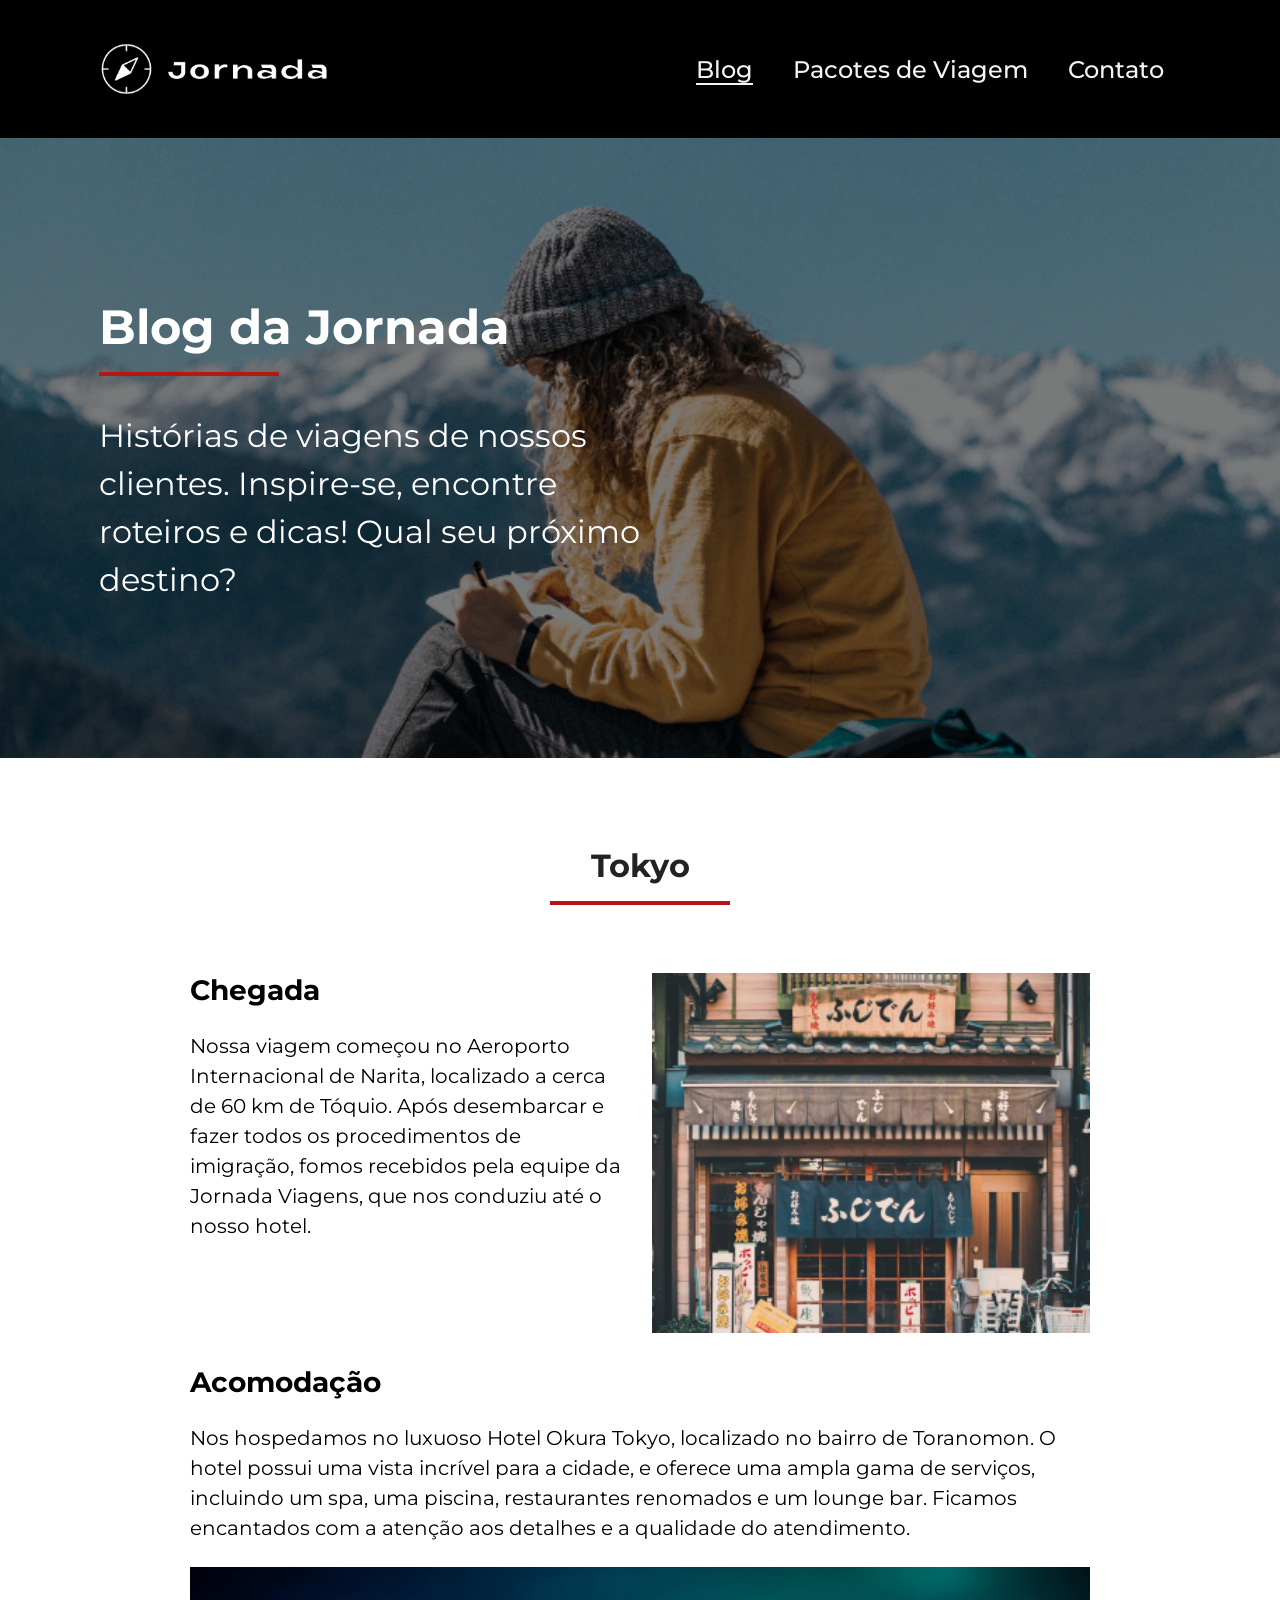
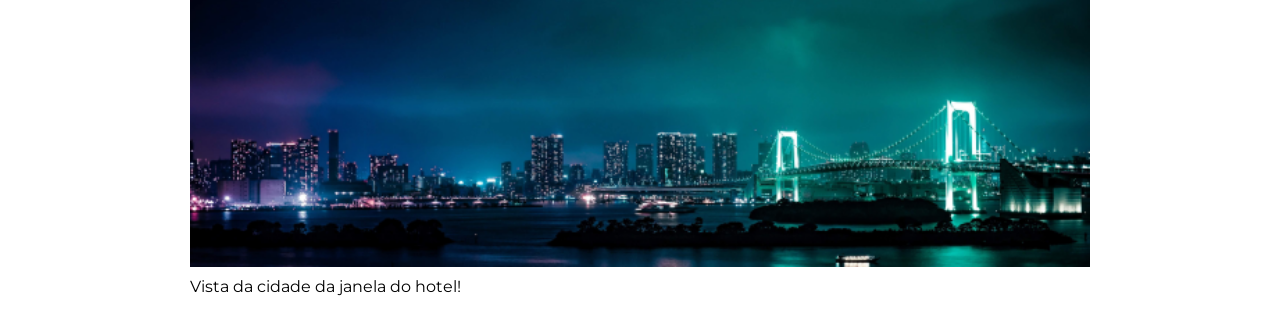
==== blogpost.html @ 5c2b2a0a "Adiciona blogpost" ====
<!DOCTYPE html>
<html lang="pt-br">
<head>
    <meta charset="UTF-8">
    <meta name="viewport" content="width=device-width, initial-scale=1.0">
    <link rel="icon" href="./favicon.svg">
    <linK rel="stylesheet" href="./styles/style.css">
    <meta name="description" content="Jornada viagens, uma agência com os melhores pacotes para suas viagens serem inesquecíveis!">
    <title>Jornada Viagens - Blogpost</title>
</head>
<body>

    <header class="cabecalho">
        <a class="logo" href="index.html" title="Voltar para a página inicial">
            <img class="logo__img-mobile"src="./assets/Logo/bussola-logo-jornada-viagens.svg" alt="Bússola do logo Jornada Viagens na cor branca">
            <img class="logo__img-desktop"src="./assets/Logo/Logo-preta.svg" alt="Bússola do logo Jornada Viagens na cor branca">
        </a>
        <div class="navegacao-menu">
            <label for="menu">
                <img src="./assets/Menu/menu-hamburger.svg" alt="Menu hamburguer">
            </label>
            <input id="menu" type="checkbox" hidden>
            <nav class="navegacao-menu__lista">
                <ul class="navegacao-menu__lista__list-links">
                    <li><a class="pagina-atual" href="blogpost.html" title="Acessar Blog">Blog</a></li>
                    <li><a href="pacote-viagem.html" title="Acessar Pacote de Viagens">Pacotes de Viagem</a></li>
                    <li><a href="contato.html" title="Acessar Página de Contato">Contato</a></li>
                </ul>
            </nav>
        </div>
    </header>

    <main>

        <section class="hero">
            <div class="blogpost_hero entrar-em-contato_hero pacote-viagem_hero back-img">
                <div class="conteudo-hero screen-size">
                    <h1 class="title-default">Blog da Jornada</h1>
                    <hr class="red-line">
                    <h2 class="description-default">Histórias de viagens de nossos clientes. Inspire-se, encontre roteiros e dicas! Qual seu próximo destino?</h2>
                </div>
            </div>
        </section>

        <section class="Sobre-local">
            <div class="section-title">
                <h2>Tokyo</h2>
                <hr class="red-line">
            </div> 
            <div class="local screen-size"> 
                <div class="chegada-tokyo block-space">
                    <div class="local screen-size">
                        <h1 class="title-default">Chegada</h1>
                        <p class="description-default">Nossa viagem começou no Aeroporto Internacional de Narita, localizado a cerca de 60 km de Tóquio. Após desembarcar e fazer todos os procedimentos de imigração, fomos recebidos pela equipe da Jornada Viagens, que nos conduziu até o nosso hotel.</p>
                    </div>
                    <div class="chegada-tokyo_img"></div>
                       
                </div>

                <div class="acomodacao block-space">
                    <div>
                        <h1 class="title-default">Acomodação</h1>
                        <p class="description-default">Nos hospedamos no luxuoso Hotel Okura Tokyo, localizado no bairro de Toranomon. O hotel possui uma vista incrível para a cidade, e oferece uma ampla gama de serviços, incluindo um spa, uma piscina, restaurantes renomados e um lounge bar. Ficamos encantados com a atenção aos detalhes e a qualidade do atendimento.</p>
                    </div>
                    <div class="acomodacao-imagem">
                        <figure>
                            <div class="acomodacao_img"></div>   
                            <figcaption>Vista da cidade da janela do hotel!</figcaption> 
                        </figure>
                    </div> 
                </div>

            </div> 
        </section>

    </main>
    
</body>
</html>
---- styles/style.css ----
@import url(global.css);
@import url(header.css);
@import url(hero.css);
@import url(ofertas.css);
@import url(categorias.css);
@import url(destinos.css);
@import url(pagamentos.css);
@import url(depoimentos.css);
@import url(footer.css);
@import url(formulario.css);
@import url(sobre-local.css);
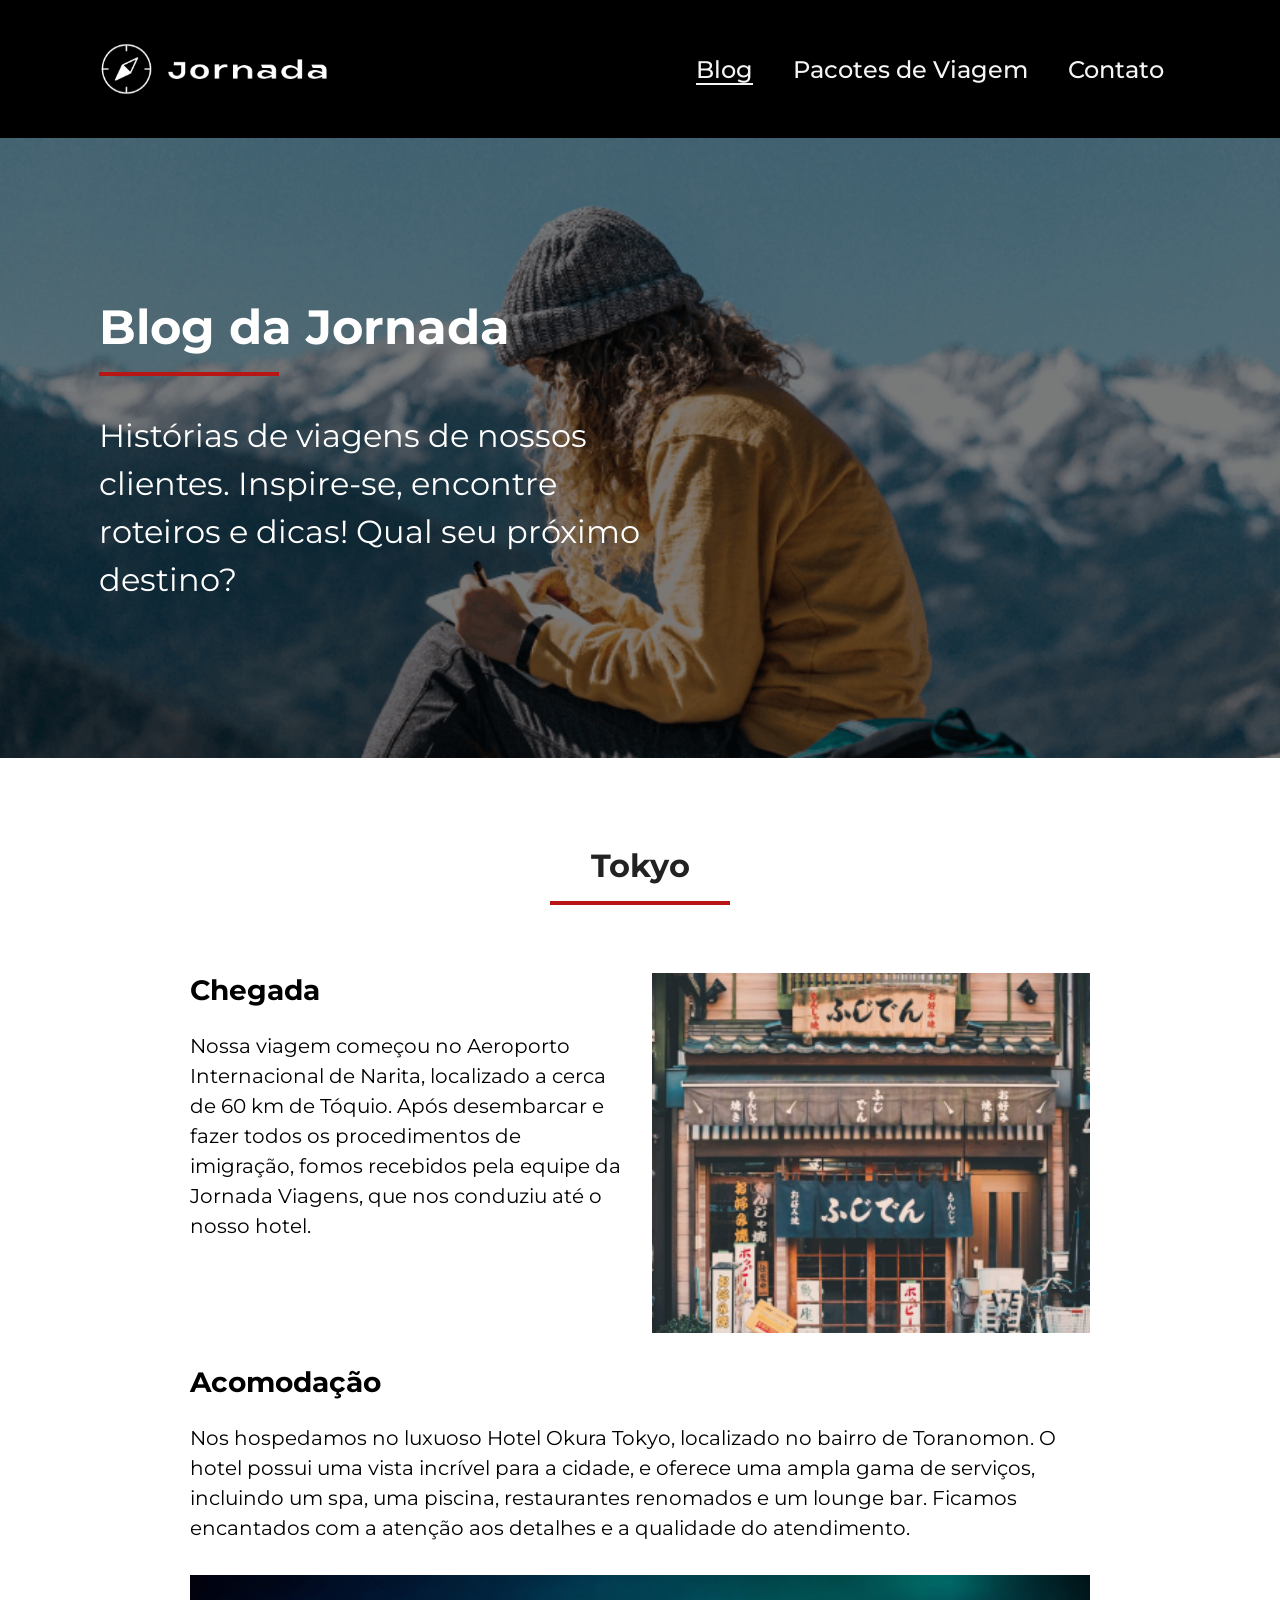
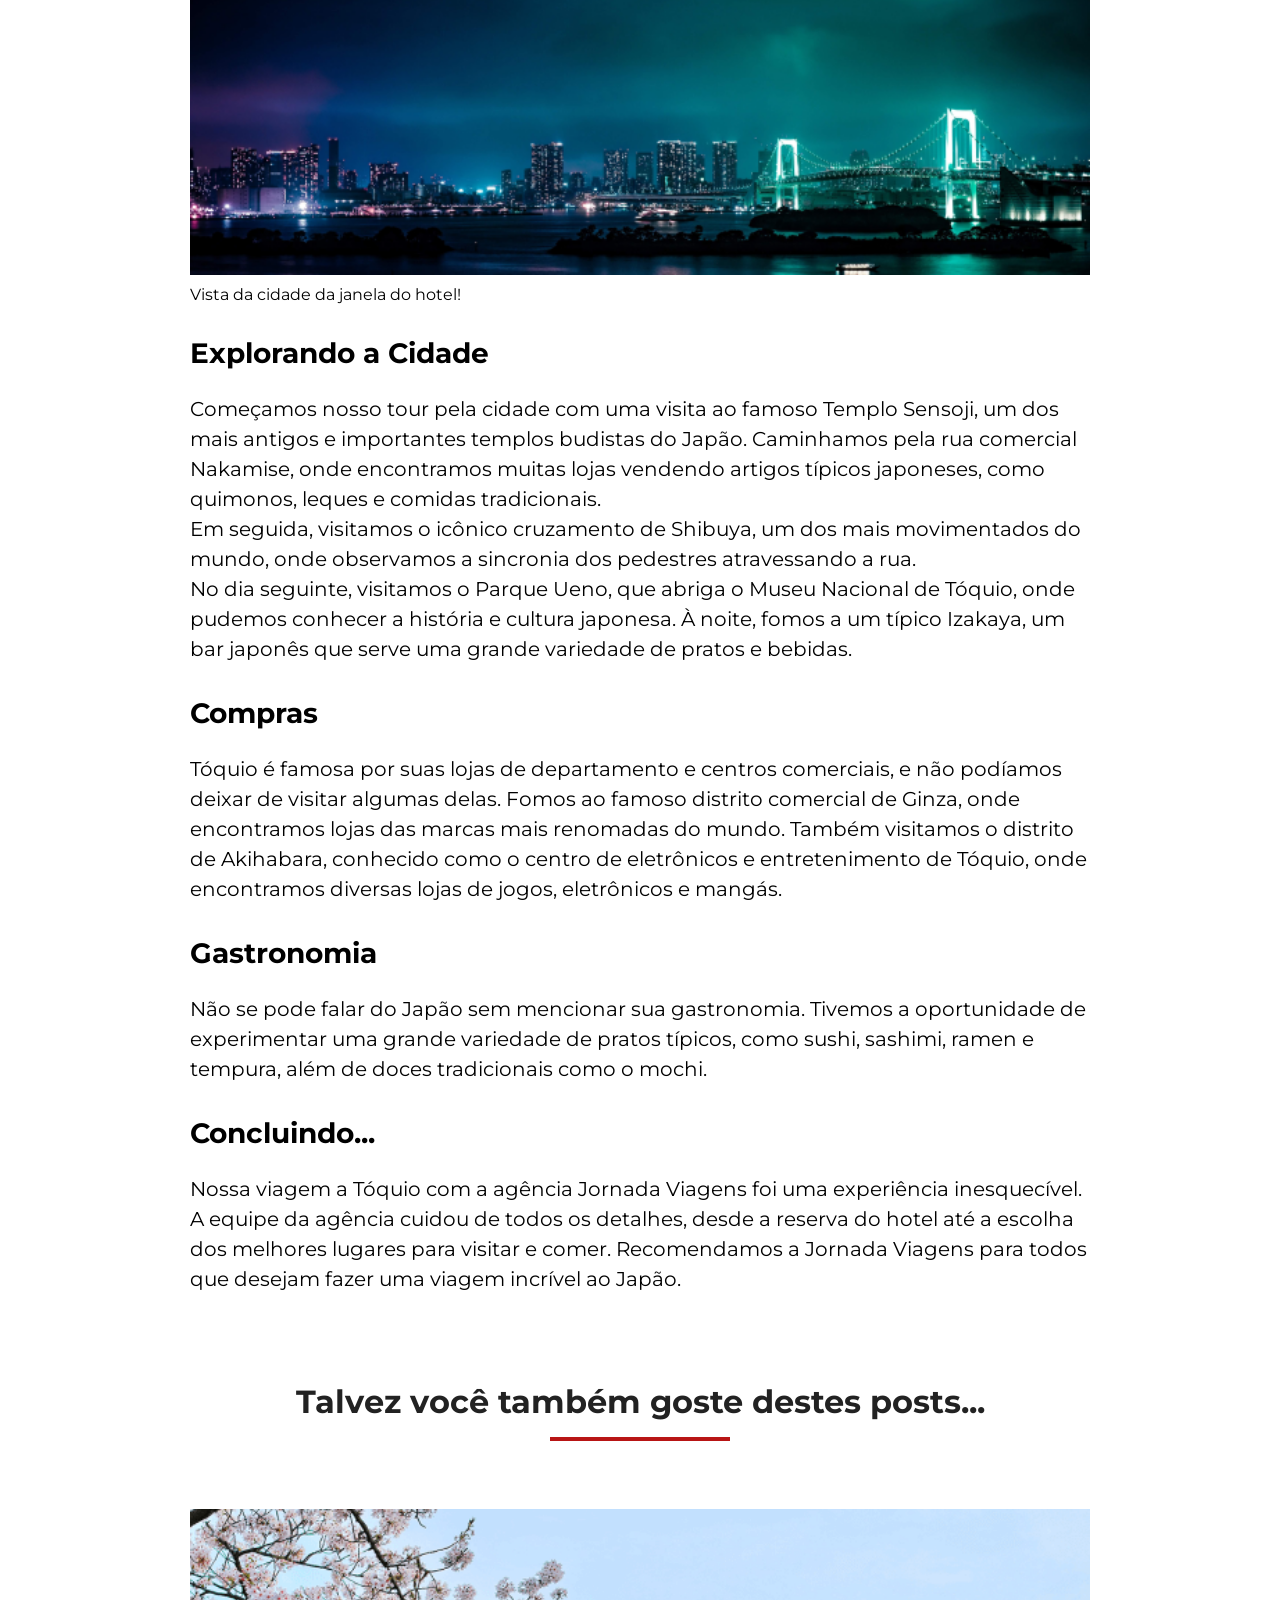
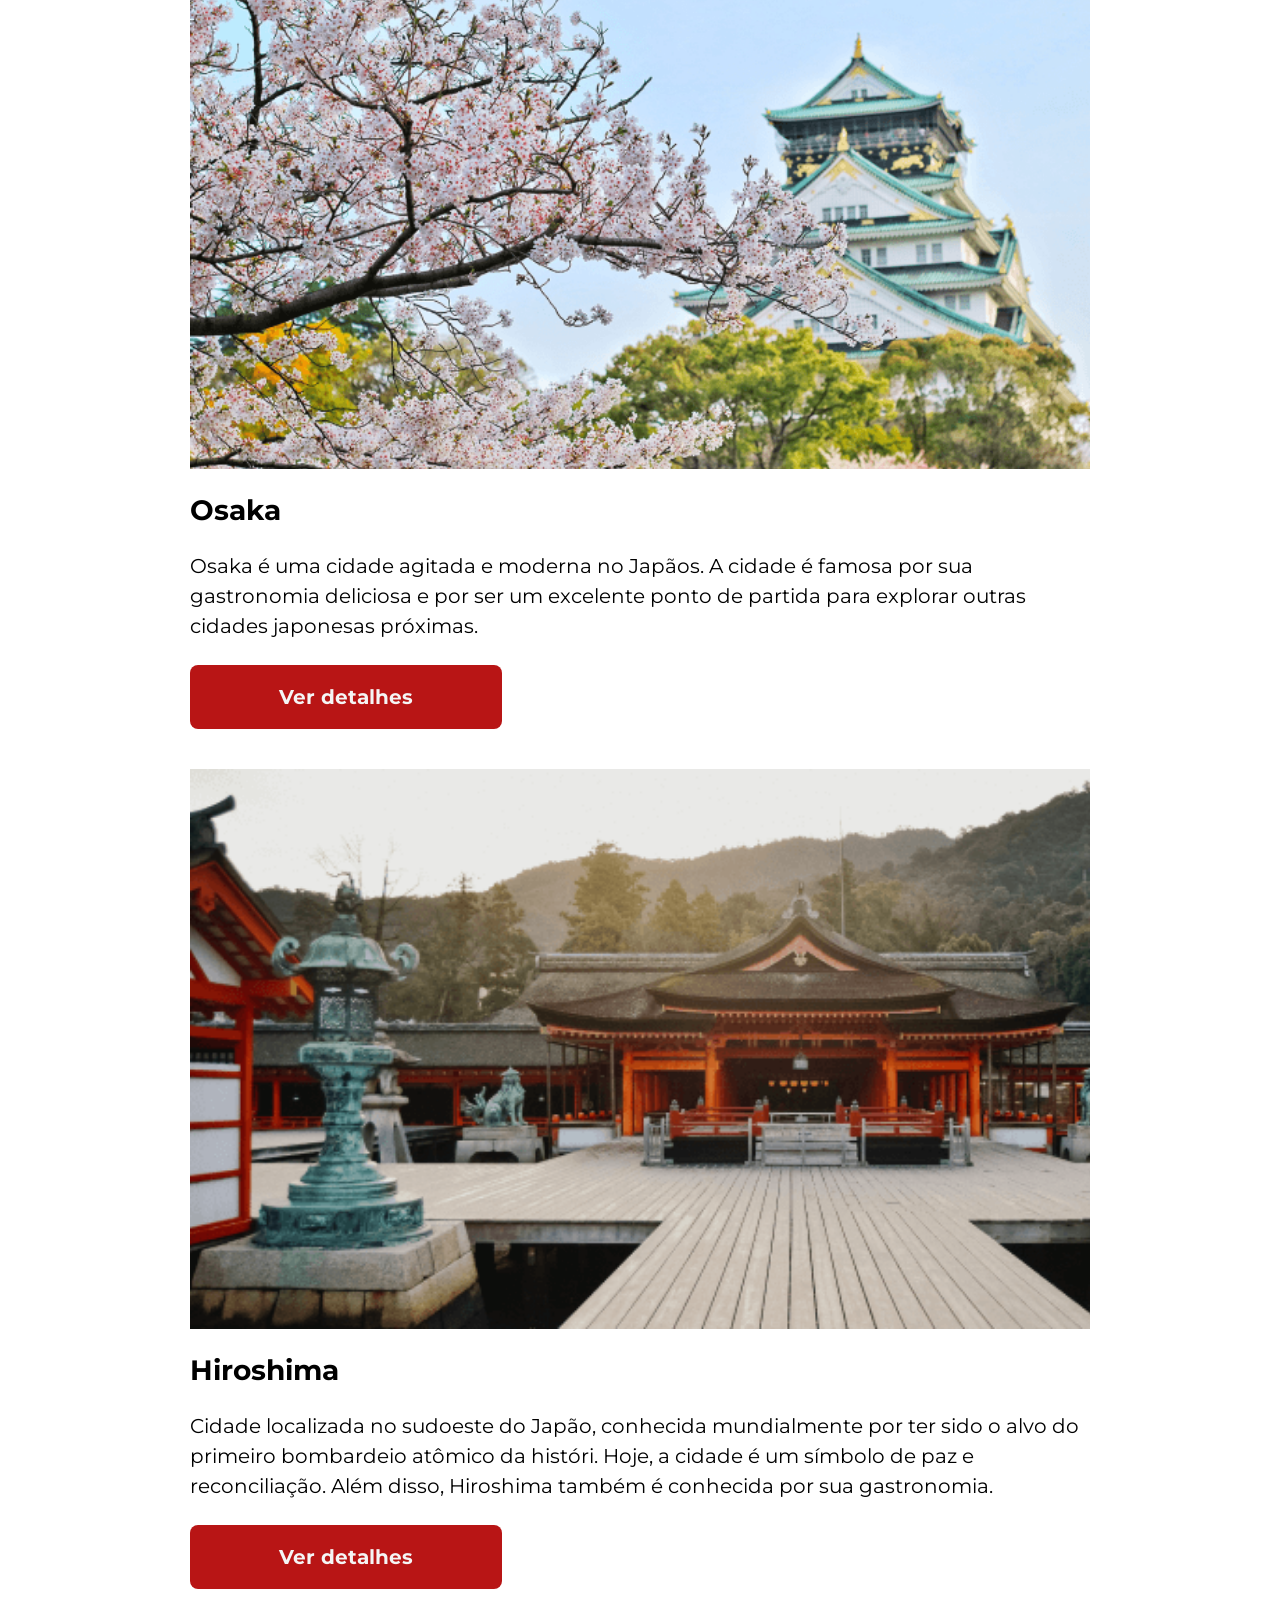
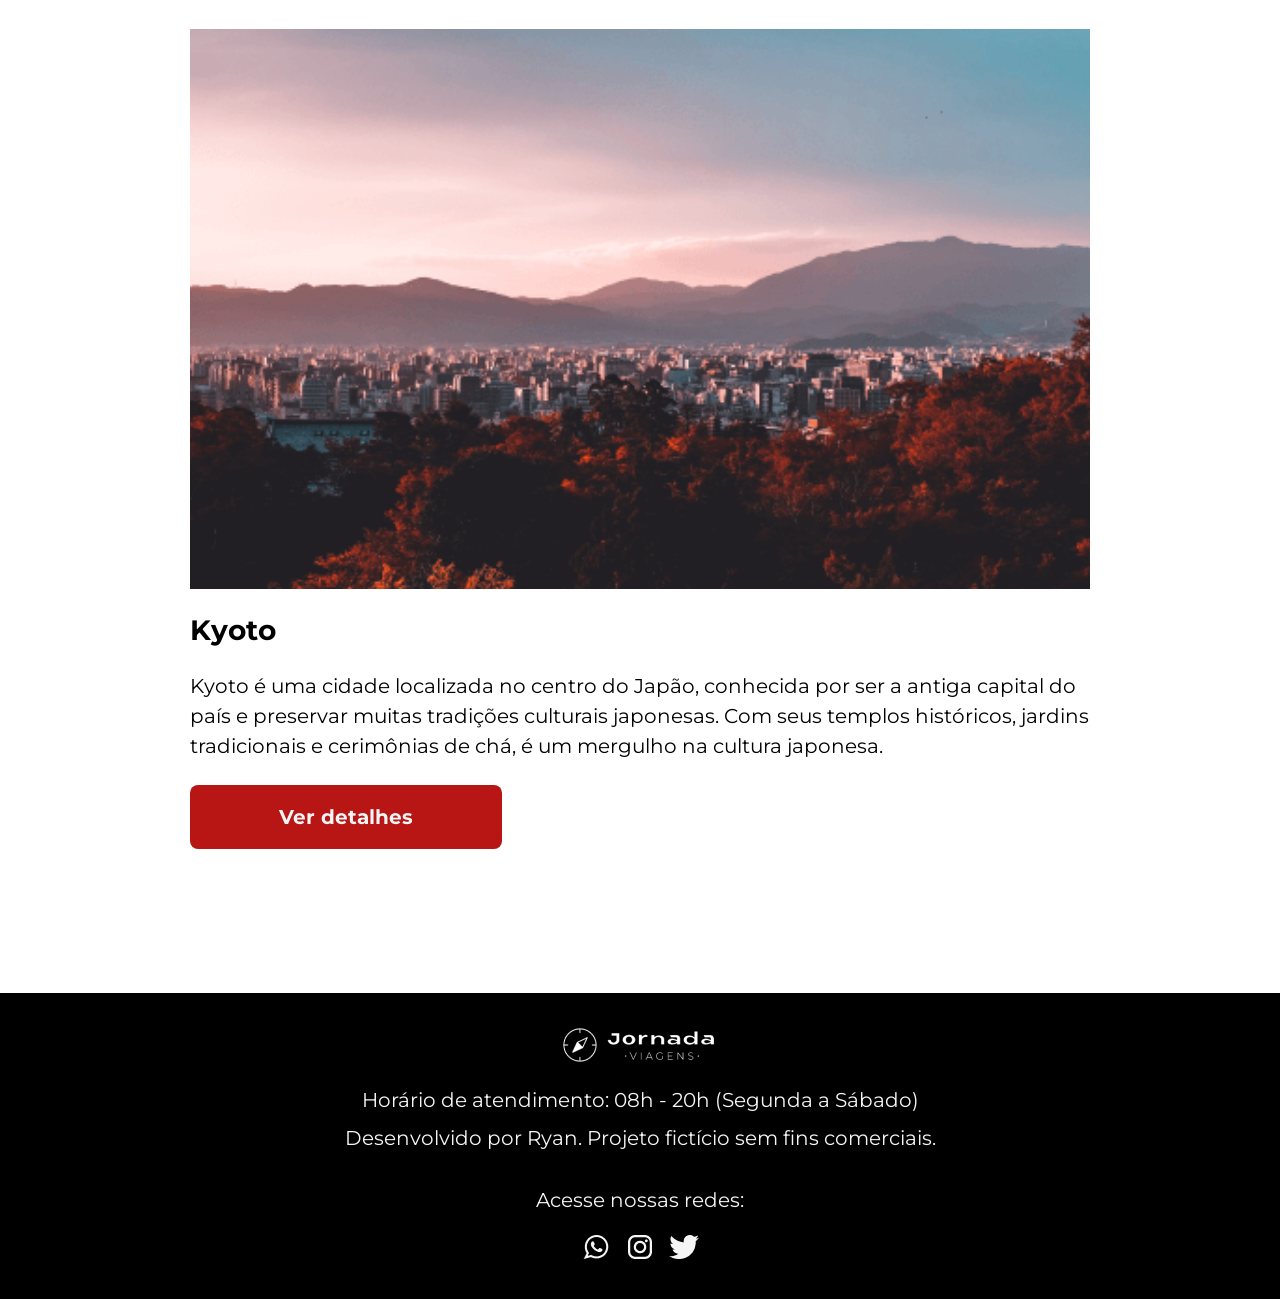
==== commit cf59f9c6: "finalizando última aba" ====
--- a/blogpost.html
+++ b/blogpost.html
@@ -30,7 +30,7 @@
         </div>
     </header>
 
-    <main>
+    <main class="Blog-jornada">
 
         <section class="hero">
             <div class="blogpost_hero entrar-em-contato_hero pacote-viagem_hero back-img">
@@ -48,12 +48,12 @@
                 <hr class="red-line">
             </div> 
             <div class="local screen-size"> 
-                <div class="chegada-tokyo block-space">
+                <div class="chegada-local block-space">
                     <div class="local screen-size">
                         <h1 class="title-default">Chegada</h1>
                         <p class="description-default">Nossa viagem começou no Aeroporto Internacional de Narita, localizado a cerca de 60 km de Tóquio. Após desembarcar e fazer todos os procedimentos de imigração, fomos recebidos pela equipe da Jornada Viagens, que nos conduziu até o nosso hotel.</p>
                     </div>
-                    <div class="chegada-tokyo_img"></div>
+                    <div class="chegada-local_img"></div>
                        
                 </div>
 
@@ -70,10 +70,111 @@
                     </div> 
                 </div>
 
+                <div class="explorando-local block-space">
+                    <div class="local screen-size">
+                        <h1 class="title-default">Explorando a Cidade</h1>
+                        <p class="description-default">Começamos nosso tour pela cidade com uma visita ao famoso Templo Sensoji, um dos mais antigos e importantes templos budistas do Japão. Caminhamos pela rua comercial Nakamise, onde encontramos muitas lojas vendendo artigos típicos japoneses, como quimonos, leques e comidas tradicionais.<br>
+                        Em seguida, visitamos o icônico cruzamento de Shibuya, um dos mais movimentados do mundo, onde observamos a sincronia dos pedestres atravessando a rua. <br>
+                        No dia seguinte, visitamos o Parque Ueno, que abriga o Museu Nacional de Tóquio, onde pudemos conhecer a história e cultura japonesa. À noite, fomos a um típico Izakaya, um bar japonês que serve uma grande variedade de pratos e bebidas.
+                    </p>
+                    </div>
+
+                <div class="compras-em-local block-space">
+                    <div class="local screen-size">
+                        <h1 class="title-default">Compras</h1>
+                        <p class="description-default">Tóquio é famosa por suas lojas de departamento e centros comerciais, e não podíamos deixar de visitar algumas delas. Fomos ao famoso distrito comercial de Ginza, onde encontramos lojas das marcas mais renomadas do mundo.
+                        Também visitamos o distrito de Akihabara, conhecido como o centro de eletrônicos e entretenimento de Tóquio, onde encontramos diversas lojas de jogos, eletrônicos e mangás.
+                    </p>
+                </div>
+    
+                <div class="gastronomia-local block-space">
+                    <div class="local screen-size">
+                        <h1 class="title-default">Gastronomia</h1>
+                        <p class="description-default">Não se pode falar do Japão sem mencionar sua gastronomia. Tivemos a oportunidade de experimentar uma grande variedade de pratos típicos, como sushi, sashimi, ramen e tempura, além de doces tradicionais como o mochi.
+                    </p>
+                </div>
+
+                <div class="concluindo-sobre-viajem block-space">
+                    <div class="local screen-size">
+                        <h1 class="title-default">Concluindo...</h1>
+                        <p class="description-default">Nossa viagem a Tóquio com a agência Jornada Viagens foi uma experiência inesquecível. A equipe da agência cuidou de todos os detalhes, desde a reserva do hotel até a escolha dos melhores lugares para visitar e comer. Recomendamos a Jornada Viagens para todos que desejam fazer uma viagem incrível ao Japão.
+                    </p>
+                </div>
             </div> 
         </section>
 
+        <section class="suguestao-local sessao-destino">
+            <div class="section-title">
+                <h2 class="screen-size">Talvez você também goste destes posts...</h2>
+                <hr class="red-line">
+            </div>
+            <div class="destinos-favoritos screen-size">
+
+                <article class="destino">
+                    <header>
+                        <div class="destino_imagem destino_imagem-osaka screen-size"></div>
+                        <h3 class="title-default destino_titulo">Osaka</h3>
+                    </header>
+                    <section>
+                        <p class="description-default destino_descricao">Osaka é uma cidade agitada e moderna no Japãos. A cidade é famosa por sua gastronomia deliciosa e por ser um excelente ponto de partida para explorar outras cidades japonesas próximas.</p>
+                    </section>
+                    <footer>
+                        <a class="button destino_botao" href="#" title="Ver detalhes do destino popular: Osaka">Ver detalhes</a>
+                    </footer>
+                </article>   
+
+                <article class="destino">
+                    <header>
+                        <div class="destino_imagem destino_imagem-hiroshima screen-size"></div>
+                        <h3 class="title-default destino_titulo">Hiroshima</h3>
+                    </header>
+                    <section>
+                        <p class="description-default destino_descricao">Cidade localizada no sudoeste do Japão, conhecida mundialmente por ter sido o alvo do primeiro bombardeio atômico da históri. Hoje, a cidade é um símbolo de paz e reconciliação. Além disso, Hiroshima também é conhecida por sua gastronomia.</p>
+                    </section>
+                    <footer>
+                        <a class="button destino_botao" href="#" title="Ver detalhes do destino popular: Tóquio">Ver detalhes</a>
+                    </footer>
+                </article>      
+
+                <article class="destino">
+                    <header>
+                        <div class="destino_imagem destino_imagem-kyoto screen-size"></div>
+                        <h3 class="title-default destino_titulo">Kyoto</h3>
+                    </header>
+                    <section>
+                        <p class="description-default destino_descricao">Kyoto é uma cidade localizada no centro do Japão, conhecida por ser a antiga capital do país e preservar muitas tradições culturais japonesas. Com seus templos históricos, jardins tradicionais e cerimônias de chá, é um mergulho na cultura japonesa.</p>
+                    </section>
+                    <footer>
+                        <a class="button destino_botao" href="#" title="Ver detalhes do destino popular: Tóquio">Ver detalhes</a>
+                    </footer>
+                </article>   
+
+                
+
+            </div>
+        </section>
+
     </main>
+
+        <footer class="contato">
+        <div class="screen-size div-teste">
+            <article class="informacoes-contato">
+                <header class="teste-header">
+                    <img class="logo-footer" src="img/Geral/Icones-redes-sociais/Logo-branco_Jornada-viagens.png" alt="Logo com uma bússola branca e ao lado escrito Jornada Viagens">
+                    <p class="description-default informacoes-funcionamento">Horário de atendimento: 08h - 20h (Segunda a Sábado)</p>
+                    <p class="description-default informacoes-funcionamento">Desenvolvido por Ryan. Projeto fictício sem fins comerciais.</p>
+                </header>
+                <footer class="redes">
+                    <p class="description-default informacoes-funcionamento informacoes-redes">Acesse nossas redes:</p>
+                    <div>
+                        <a href="#" title="Entrar em contato pelo Whatsapp"><img class="redes-sociais" src="img/Geral/Icones-redes-sociais/Whatsapp.png" alt="Icone do whatsapp"></a>
+                        <a href="#" title="Entrar em contato pelo Instagram"><img class="redes-sociais" src="img/Geral/Icones-redes-sociais/Instagram.png" alt="Icone do Instagram"></a> 
+                        <a href="#" title="Entrar em contato pelo Twitter"><img class="redes-sociais" src="img/Geral/Icones-redes-sociais/Twiter.png" alt="Icone do Twitter"></a>
+                    </div>
+                </footer>
+            </article>
+        </div>
+    </footer>
     
 </body>
 </html>
